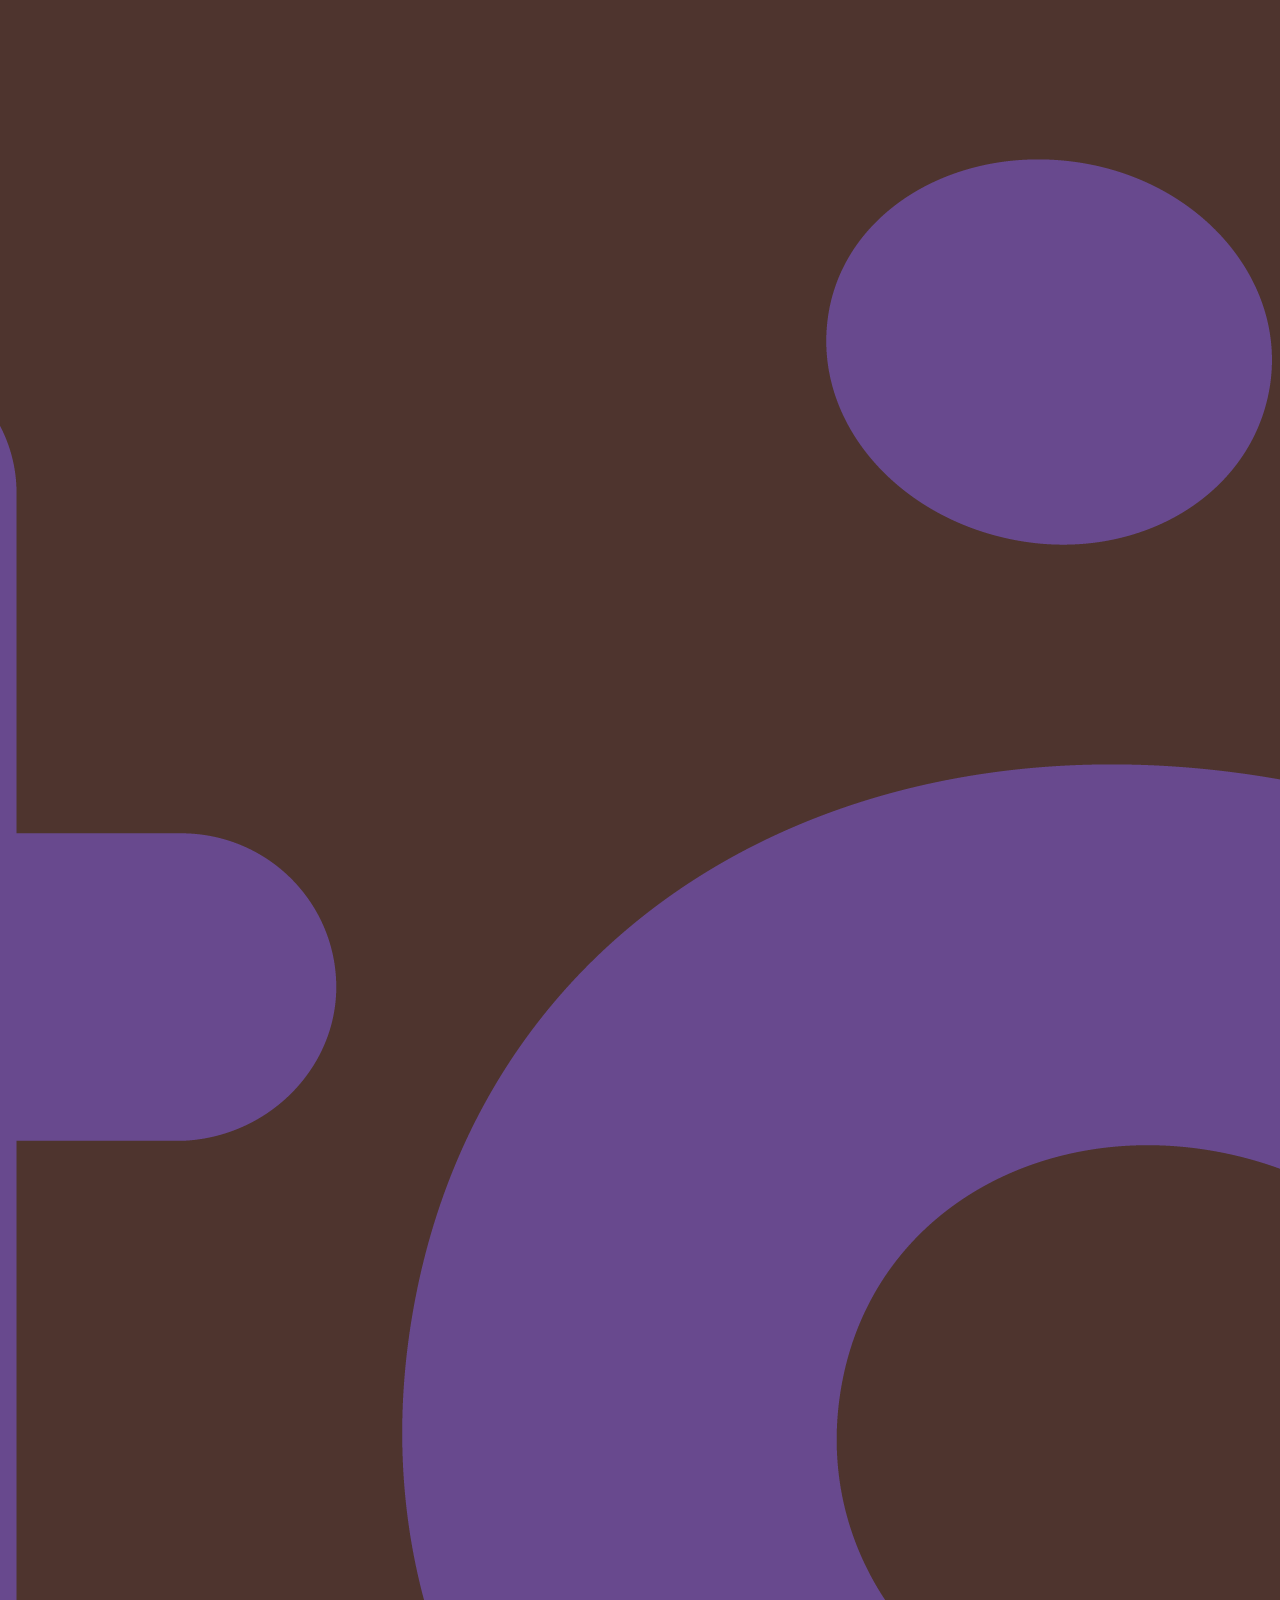
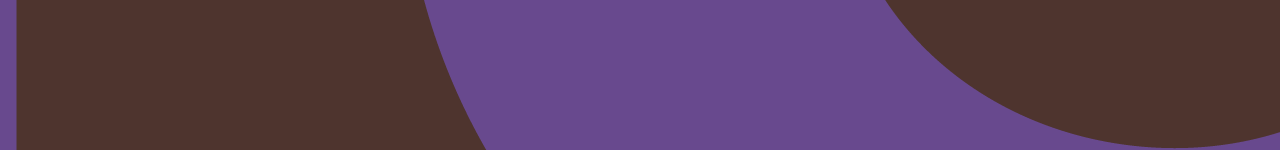
==== index.html @ 52090e7c "Update index.html" ====
<!DOCTYPE html>
<html lang="en">
<head>
    <meta charset="UTF-8">
    <meta name="viewport" content="width=device-width, initial-scale=1.0">
    <title>AmatörKreatörerna</title>
	<link rel="icon" type="image/png" href="AK_logga_square.png">
	<link rel="stylesheet" href="style.css?v=1.0">
</head>
    
<body>
    <header class="fixed-header">
	    <div class="header-inner new-header">
	        <a href="index.html">
	            <img src="AK_Full_logga_colour.png" alt="AmatörKreatörerna Header" class="header-banner">
	        </a>
	
	        <nav>
	            <a href="projekt.html" class="nav-link">Projekt</a>
	            <a href="calendar.html" class="nav-link">Kalender</a>
	        </nav>
	    </div>
	</header>

    <section class="welcome pop-section">
        <h2>En resa till hjärtat av teater!</h2>
        <p>Vi bjuder in er till att utforska ert intresse för att stå på scen, musicera, skriva manus, röstskådespela och mycket mera! Vår förening sammanför den passion och kreativitet som den vardagliga versionen av oss drömmer om att utforska. Var en del av vår produktion här hos AmatörKreatörerna. </p>
    </section>
    
        <section class="image-text pop-section">
          <div class="image-collage">
            <img src="DSC_0250_no_name.jpg" alt="Theatre Production Image 1">
          </div>

          <div class="text-content">
            <h2>Våra engagemang just nu</h2>
            <p>
              Vi hos AmatörKreatörerna tillsammans med våra medlemmar skapar och utforskar varandras intressen för att hitta vad som driver våran kreativitet. Här är en lista på de projekten vi håller på med just nu:
            </p>
            <ul>
              <li>Radioteater</li>
              <li>Julshow</li>
            </ul>
            <!-- New image below text -->
            <img src="20251018_133616.png" alt="Behind the scenes" class="extra-image slice">
          </div>
        </section>

    <!-- Grouped wrapper -->
    <section class="info-pair">
        <div class="contact pop-section">
          <h2>Kontakt</h2>
          <p>Frågor? Kan vara allt från vad du får som medlem till om just det du vill göra passar in hos oss, tveka inte att skriva!</p>
          <p>Vår e-mejl: <a href="mailto:amatorkreatorerna@gmail.com">amatorkreatorerna@gmail.com</a></p>
        </div>

        <div class="joinus pop-section">
          <h2>Bli medlem? Svara på vårt formulär!</h2>
          <a href="https://docs.google.com/forms/d/e/1FAIpQLScjvoqoz_k0aNpnfi_zk5K66e1dA-H9BI3pZkuDGu4-HYfdFQ/viewform" target="_blank">Tryck här!</a>
        </div>
     </section>

    <section class="social">
        <h2>Här finns vi!</h2>
        <a href="https://www.facebook.com/AmatorKreatorerna" target="_blank">Facebook</a> |
        <a href="https://www.instagram.com/amatorkreatorerna/" target="_blank">Instagram</a>
    </section>

    <footer>
        <p> 2025 AmatörKreatöerna</p>
    </footer>

    <script>
    window.addEventListener('scroll', () => {
      const header = document.querySelector('.fixed-header');
      if (window.scrollY > 50) {
        header.classList.add('shrink');
      } else {
        header.classList.remove('shrink');
      }
    });
    </script>

</body>
</html>
---- style.css ----
body {
            font-family: 'Georgia', serif;
            background-color: #F5F5DC; /* Beige - General background colour */
            color: #FFF; /* Dark brown */
            margin: 0;
            padding: 0;
        }

		.home-link {
  			text-decoration: none;   /* remove underline */
  			color: inherit;          /* same color as title text */
		}

		.home-link:hover {
  			opacity: 0.9;            /* subtle feedback on hover */
		}

        /* ================================= HEADER ================================= */

        .fixed-header {
  			position: fixed;
  			top: 0;
  			left: 0;
  			right: 0;                 /* ensures full-width alignment on all devices */
  			width: 100%;
  			background-color: #4E342E;
  			color: #FFF;
  			display: flex;
  			align-items: center;
  			justify-content: center;
  			gap: 20px;
  			flex-wrap: wrap;
  			padding: 10px 20px;
  			box-sizing: border-box;
  			transition: height 0.3s ease, padding 0.3s ease, background-color 0.3s ease;
  			z-index: 1000;
  			box-shadow: 0 2px 4px rgba(0, 0, 0, 0.2);
  			overflow-x: hidden;       /* prevents any micro horizontal scrollbars */
		}

        /* Inner wrapper keeps content centered and limited in width */
        .fixed-header .header-inner {
  			display: flex;
  			align-items: center;
  			justify-content: center;
  			gap: 20px;
  			width: 100%;
  			max-width: 1200px;
  			margin: 0 auto;
  			box-sizing: border-box;
  			padding: 0 10px;          /* ensures equal spacing on both sides */
		}

		/* Optional small spacing */
		.fixed-header .logo {
  		  max-height: 50px;
		  position: relative;
		  top: 2px; /* optional fine-tune */
		}

        .fixed-header nav {
          display: flex;
          gap: 16px;
		  position: relative;
  		  top: 3px; /* optional fine-tune */
        }

        .fixed-header .nav-link {
          color: #F5F5DC;
          text-decoration: none;
          font-size: 1.1em;
          font-weight: 500;
          transition: color 0.3s ease;
        }

        .fixed-header .nav-link:hover {
          color: #D7CCC8; /* lighter beige on hover */
        }

        .fixed-header h1 {
          font-size: 2em;        /* desktop size */
          margin: 0;
          white-space: normal;   /* allow wrapping instead of forcing in one line */
          text-align: center;
        }
        
        .fixed-header img.logo {
          max-height: 60px;   /* shrink for desktop */
          height: auto;
          width: auto;
        }
        
        .fixed-header.shrink {
          padding: 5px 0; /* Shrinks header height */
		  font-size: 0.9em;
	      height: 60px;
        }
        
        .fixed-header.shrink img.logo {
          opacity: 0;
          pointer-events: none;
          height: 0;
        }

        section {
            padding: 40px 20px;
        }
        
        section:first-of-type {
          padding-top: 120px; /* Adjust depending on header size */
        }

        /* ================================= INTRO ================================= */
        /* ===== PROJECTS                                             PROJECTS ===== */
        /* ================================= INTRO ================================= */

		.intro {
			margin-top: 50px; 
			text-align: center;
		}

		.intro h2 {
			color: #000;
		}

	    .project-page {
		  	display: flex;
		  	flex-direction: column;
		  	gap: 60px;
		  	padding-top: 50px;
		}

		/* Each section: collage + text in columns */
		.project-section {
  			display: grid;
  			grid-template-columns: 1fr 1fr;
  			gap: 40px;
  			align-items: center;
		}

		.project-images {
		  	position: relative;  
		  	width: 700px;   /* adjust to your liking */
		  	height: 450px;  /* adjust to your liking */
			margin-left: 10%; /* adjust until it looks perfect */
		}

		.project-images img {
			position: absolute;
		  	width: 100%;
		  	height: 100%;
		  	object-fit: cover;
		  	border-radius: 12px;
		  	box-shadow: 0 4px 12px rgba(0,0,0,0.25);
		  	transition: transform 0.3s ease, z-index 0.3s ease;
		  	cursor: pointer;
		}
		
		/* Left image slightly up and left */
		.project-images .img-left {
		  	top: -20px;
		  	left: -20px;
		  	z-index: 1;
		}
		
		/* Right image slightly down and right */
		.project-images .img-right {
		  	bottom: -20px;
		  	right: -20px;
		  	z-index: 2;
		}
		
		/* Hover effect for BOTH images */
		.project-images img:hover {
		  	transform: scale(1.06);
		  	z-index: 5;
		}

		.project-text {
		  	color: #000;
			margin-right: 10%;
		}

        /* ================================= WELCOME ================================= */
        /* =====                                                                 ===== */
        /* ================================= WELCOME ================================= */

        .welcome {
            background-color: #F5F5DC; /* Light beige */
            align-items: center; /* centers items horizontally */
            justify-content: center; /* vertical centering if you have fixed height */
            text-align: center;
            padding: 60px 20px;
        }

        .welcome h2 {
            font-size: 2.5em;
            margin-bottom: 20px;
            color: #000;
        }

        .welcome p {
            display: flex;
            flex-direction: column;
            align-items: center;
            text-align: center;
            margin-top: 10px;
            max-width: 1000px;
            font-size: 1.2em;
            line-height: 1.6;
            margin-left: auto;
            margin-right: auto;
            color: #000;
        }

        /* ================================= IMAGE TEXT ================================= */
        /* =====                                                                    ===== */
        /* ================================= IMAGE TEXT ================================= */

        .image-text {
          display: grid;
          align-items: end;
          gap: 40px;
          background-color: #F5F5DC;
          padding: 50px;
          color: #000;
          grid-template-columns: 1fr 1fr; /* left and right halves */
          margin: 60px 0;
        }
     
        .image-collage {
          display: grid;
          grid-template-columns: repeat(2, 1fr);
          grid-gap: 10px;
        }

        .image-collage img {
          width: 100%;
          border-radius: 8px;
          object-fit: cover;
        }

        .image-collage img:last-child {
          grid-column: span 2;
        }

/* Text + extra image on the right */
        .text-content {
          display: flex;
          flex-direction: column;
          gap: 16px;
        }

        .text-content .extra-image {
          width: 100%;
          border-radius: 8px;
          margin-top: 10px;
          object-fit: cover;
        }
        
        .slice {
          width: 100%;
          height: 300px;         /* controls how tall the visible slice is */
          object-fit: cover;     /* zooms & crops to fill the box */
          object-position: center mid; /* choose which part to show (e.g., top, bottom, 20% 80%) */
          border-radius: 8px;
        }

        /* Use a shared gutter for dots */
        :root {
          --bullet-gutter: 1.5rem; /* tweak to taste */
        }
        
        /* Parent lays out children side-by-side on desktop */
        .info-pair {
          display: flex;
          gap: 24px;
          align-items: stretch;
          margin: 40px 0;
        }

        /* Each child takes equal width, with a nice card look */
        .info-pair > * {
          flex: 1 1 0;
          padding: 28px;
          border-radius: 14px;
          box-shadow: 0 4px 18px rgba(0,0,0,0.08);
        }

        /* Keep your brown/beige palette */
        .contact {
          background: #4E342E;     /* Lila 7678 C */
          color: #FFF;          /* Grå vit */
        }
        
        .joinus {
          background: #4E342E;     /* Lila 7678 C */
          color: #FFF;          /* Grå vit */
          text-align: center;
          align-items: center;
        }

        /* Optional: unified heading style inside pair */
        .info-pair h2 {
          margin-top: 0;
          text-align: center;
          color: #FFF;
        }

        /* Simple button style */
        .btn {
          display: inline-block;
          padding: 10px 16px;
          border-radius: 999px;
          background: #4E342E; /* light brown */
          color: #FFF;
          text-decoration: none;
        }

        /* ========================================================================= */
        /* ===== CALENDAR                                             CALENDAR ===== */
        /* ========================================================================= */

		/* === CALENDAR PAGE === */
		.calendar-page {
		  padding: 120px 5% 60px;
		  text-align: center;
		}
		
		.calendar-container {
		  margin-top: 120px;
		  text-align: center;
		  color: #000;
		}
		
		.calendar-container h2 {
		  color: #000;
		}
		
		/* === NAVIGATION === */
		.calendar-nav {
		  display: flex;
		  justify-content: center;
		  align-items: center;
		  gap: 20px;
		  margin-bottom: 20px;
		  color: #000;
		}
		
		.calendar-nav h3 {
		  color: #000;
		}
		
		.calendar-nav button {
		  background-color: #4E342E;
		  color: white;
		  border: none;
		  border-radius: 6px;
		  padding: 8px 14px;
		  cursor: pointer;
		}
		
		.calendar-nav button:hover {
		  background-color: #8D6E63;
		}
		
		/* === CALENDAR GRID === */
		#calendar {
		  display: grid;
		  grid-template-columns: repeat(7, minmax(0, 1fr));
		  gap: 4px;
		  width: 100%;
		  max-width: 700px;
		  margin: 0 auto;
		  padding: 10px;
		  box-sizing: border-box;
		}
		
		/* === DAY CELLS === */
		.day {
		  aspect-ratio: 1 / 1; /* ensures perfect squares */
		  background: #4E342E;
		  border-radius: 10px;
		  padding: 4px;
		  display: flex;
		  align-items: center;
		  flex-direction: column;
		  justify-content: center;
		  box-shadow: 0 1px 2px rgba(0, 0, 0, 0.2);
		  box-sizing: border-box;
		  transition: transform 0.2s ease;
		  cursor: pointer;
		  text-align: center;
		}
		
		.day:hover {
		  background-color: #8D6E63;
		  transform: scale(1.03);
		}
		
		.day .date {
		  font-weight: bold;
		  color: #F5F5DC;
		  font-size: 0.9rem;
		  margin-bottom: 2px;
		}

		.weekday-header {
		  display: grid;
		  grid-template-columns: repeat(7, minmax(0, 1fr));
		  gap: 4px; 
		  text-align: center;
		  font-weight: bold;
		  color: #29160C;
		  margin: 0 auto 6px auto;
		  max-width: 700px;
		  width: 100%;
		  padding: 10px;
		  font-size: 0.85rem;
		  box-sizing: border-box;
		}
		
		.weekday-header div {
		  padding: 4px 0;
		  background-color: #F5F5DC; /* soft beige tone */
		  border-radius: 6px;
		  box-shadow: 0 1px 2px rgba(0, 0, 0, 0.1);
		}
		
		/* === EVENT DOTS === */
		.dots {
		  display: grid;
		  grid-template-columns: repeat(auto-fit, minmax(0, 1fr));
		  column-gap: 3px;
		  row-gap: 2px;
		  justify-items: center;
		  align-items: center;
		  justify-content: center; /* centers the grid itself */
		  align-content: center;
		  margin: 4px auto 0 auto;
		  width: 100%;
		  max-width: 40px; /* keeps it visually centered even in wide day boxes */
		  grid-auto-flow: dense;
		}
		
		.dot {
		  width: 16px;
		  height: 16px;
		  border-radius: 50%;
		  box-shadow:
		    0 0 3px rgba(0, 0, 0, 0.4),      /* subtle dark shadow */
		    0 0 3px currentColor;            /* glow in the dot’s color */
		  color: inherit; /* ensures currentColor matches the background color */
		}
		
		/* === SPECIAL STATES === */
		.past-day {
		  opacity: 0.85;
		  filter: grayscale(20%);
		}
		
		.today {
		  border: 4px solid #C8358C;
		  border-radius: 8px;
		  box-shadow: 0 0 6px rgba(139, 94, 60, 0.4);
		  transform: scale(1.02);
		  transition: all 0.2s ease;
		}
		
		.today:hover {
		  transform: scale(1.05);
		  box-shadow: 0 0 10px rgba(139, 94, 60, 0.6);
		}
		
		/* === POPUP === */
		#eventPopup {
		  position: fixed;
		  inset: 0;
		  background: rgba(0, 0, 0, 0.5);
		  display: flex;
		  justify-content: center;
		  align-items: center;
		  z-index: 1000;
		}
		
		.popup {
		  position: fixed;
		  top: 0;
		  left: 0;
		  right: 0;
		  bottom: 0;
		  background-color: rgba(0, 0, 0, 0.5);
		  display: flex;
		  justify-content: center;
		  align-items: center;
		  opacity: 0;
		  pointer-events: none;
		  transition: opacity 0.2s ease;
		}
		
		.hidden {
		  display: none;
		}
		
		.popup-content {
		  background: #fff8ef; /* your beige tone */
		  border-radius: 12px;
		  padding: 20px;
		  max-width: 45vw;        /* never wider than viewport */
		  max-height: 80vh;       /* prevent going off-screen vertically */
		  overflow-y: auto;       /* scroll if content too tall */
		  word-wrap: break-word;  /* break long words if needed */
		  white-space: normal;    /* ensure text wraps */
		  box-shadow: 0 4px 20px rgba(0,0,0,0.3);
		}
		
		.popup-content h3 {
		  color: #000;
		}
		
		.popup-content ul {
		  color: #000;
		}
		
		.popup:not(.hidden) {
		  opacity: 1;
		  pointer-events: all;
		}
		
		#closePopup {
		  position: absolute;
		  top: 10px;
		  right: 14px;
		  cursor: pointer;
		  font-size: 22px;
		}

		/* List inside popup */
		#eventList li {
		  margin-bottom: 1rem;
		  padding: 0.5rem 0;
		  border-bottom: 1px solid rgba(0,0,0,0.1);
		  line-height: 1.4;
		  color: #333;
		}
		
		/* Optional: make emoji lines align neatly */
		#eventList li strong {
		  display: block;
		  margin-bottom: 4px;
		}

        /* ================================= SOCIAL ================================= */

        .social {
            text-align: center;
            align-items: center;
            color: #000;
        }

        /* ================================= FOOTER ================================= */

        footer {
            background-color: #4E342E; /*  */
            color: #FFF;
            text-align: center;
            padding: 20px;
            font-size: 0.9em;
        }

        /* ================================= PHONE ACCESSIBILITY ================================= */

        @media (max-width: 768px) {
		  /* HEADER */
		  .fixed-header {
		    flex-direction: column;
		  }
		
		  .fixed-header .header-inner {
		    flex-direction: column;
		    gap: 8px;
		    width: 100%;
		  }
		
		  .fixed-header img.logo {
		    max-height: 40px;
		  }
		
		  .fixed-header h1 {
		    font-size: 1.4em;
		    line-height: 1.2;
		  }
		
		  .welcome {
		    margin-top: 100px;
		  }
		
		  /* IMAGE-TEXT layout */
		  .image-text {
		    display: flex;
		    flex-direction: column;
		    gap: 5px;
		    align-items: center;
		  }
		
		  .image-text .text-content {
		    max-width: 100%;
		    order: 2;
		    text-align: center;
		    display: flex;
		    flex-direction: column;
		    gap: 5px;
		  }
		
		  .text-content .extra-image {
		    order: 3;
		    width: 100%;
		    height: auto;
		    margin-top: 16px;
		  }
		
		  .info-pair {
		    flex-direction: column;
		  }
		
		  .intro {
		    margin-top: 50px;
		  }
		
		  .project-section {
		    grid-template-columns: 1fr;
		  }

		  .project-images {
		    width: 90%;
		    height: 180px;
		    margin: 0 auto;
		  }
		
		  .project-images .img-left,
		  .project-images .img-right {
		    top: 0;
		    left: 0;
		    bottom: 0;
		    right: 0;
		  }
		
		  .project-images img {
		    position: absolute;
		    width: 95%;            /* smaller images on small screens */
		    height: 95%;
		  }
		
		  /* Keep the overlap but subtler */
		  .project-images .img-left {
		    transform: translate(-4%, -4%);
		  }
		
		  .project-images .img-right {
		    transform: translate(4%, 4%);
		  }
		
		  /* Hover still enlarges */
		  .project-images img:hover {
		    transform: scale(1.06);
			z-index: 5;
  			box-shadow: 0 8px 20px rgba(0,0,0,0.35);
		  }
		
		  /* CALENDAR SECTION */
		  #calendar {
		    max-width: 95vw; /* fits phone screen */
		    gap: 3px;
		    padding: 5px;
		  }

		  .calendar-container {
		    margin-top: 170px;
		  }
		
		  .day {
		    aspect-ratio: 1 / 1;
		    padding: 3px;
		  }
		
		  .day .date {
		    font-size: 0.7rem;
		  }

		  .weekday-header {
		    gap: 3px; /* match mobile calendar gap */
		    font-size: 0.7rem;
		    max-width:  95vw;
			padding: 5px;
		  }
		
		  .weekday-header div {
		    padding: 2px 0;
		  }
			
		  .dots {
		    grid-template-columns: repeat(auto-fit, minmax(0, 1fr));
		    gap: 2px;
		  }
		
		  .dot {
		    width: 12px;
		    height: 12px;
		  }

		  .popup-content {
		    max-width: 70vw;        /* never wider than viewport */
			max-height: 80vh;
		  }
		}
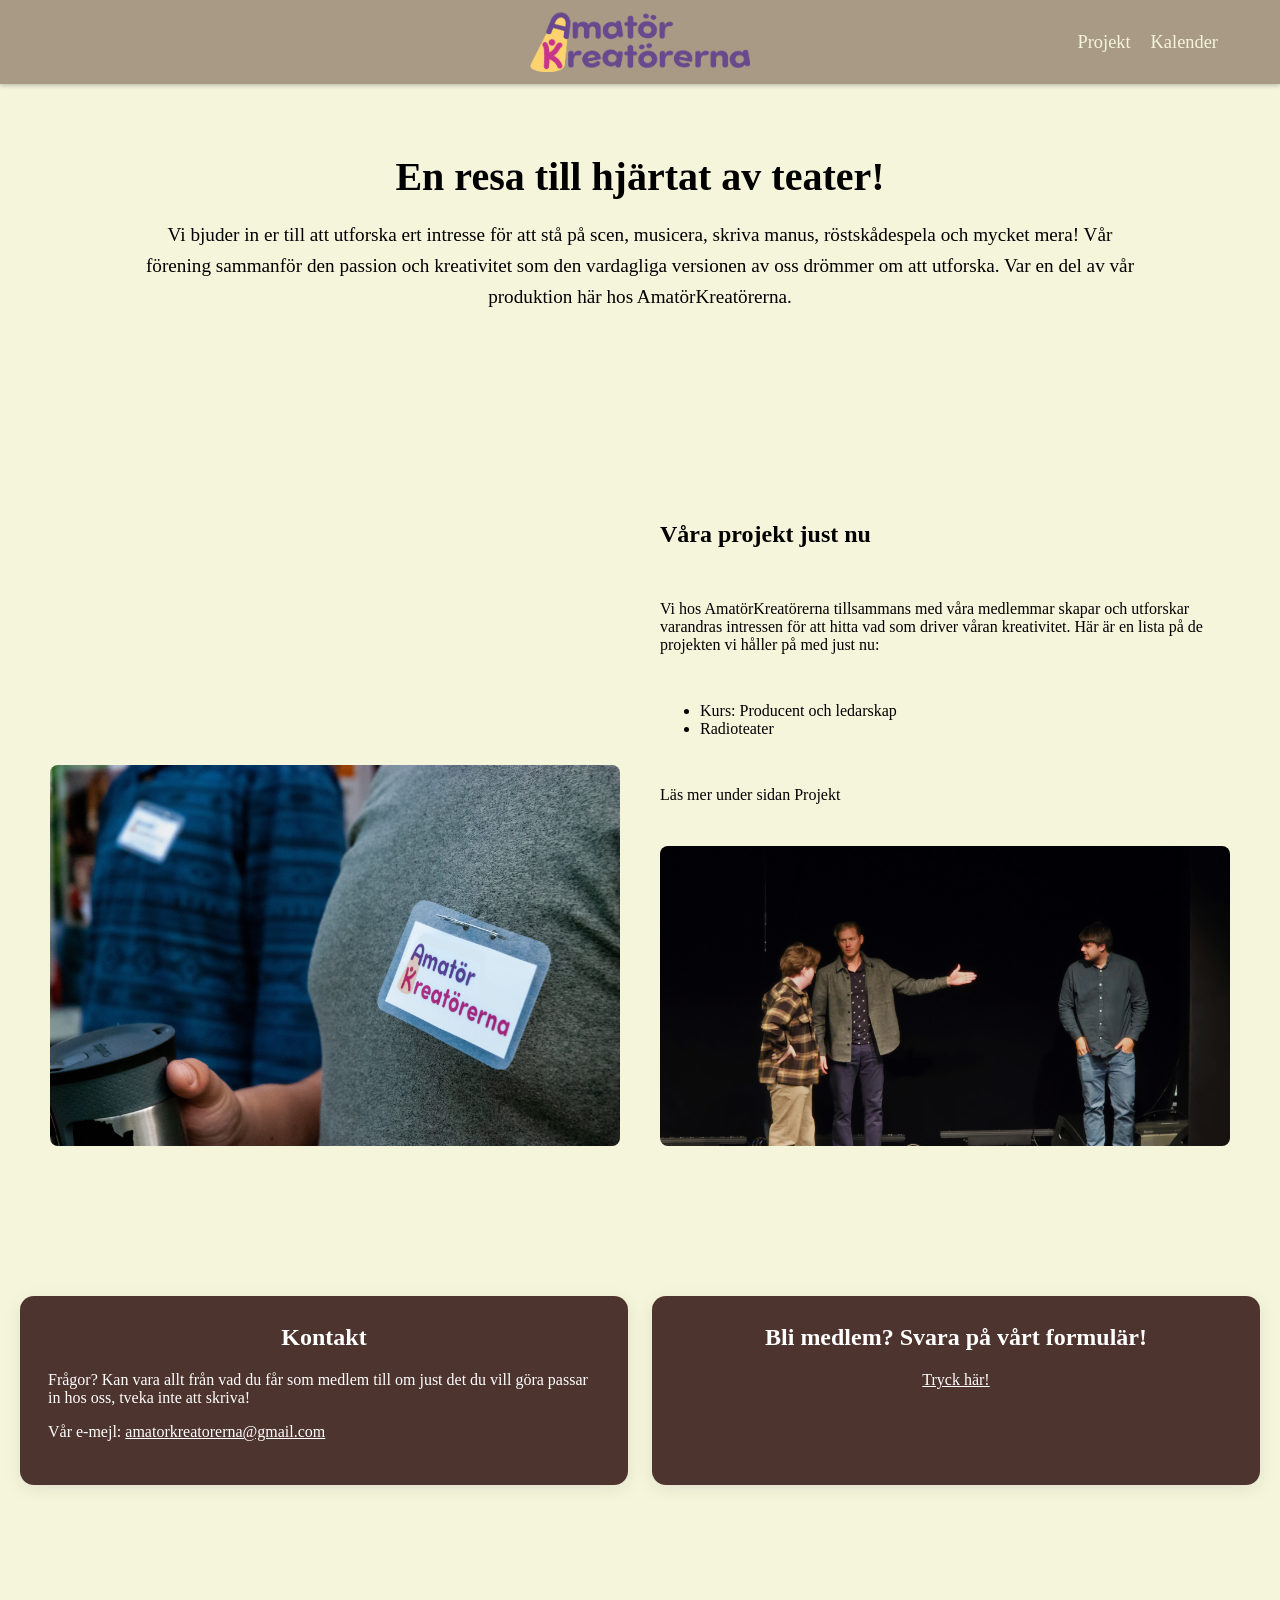
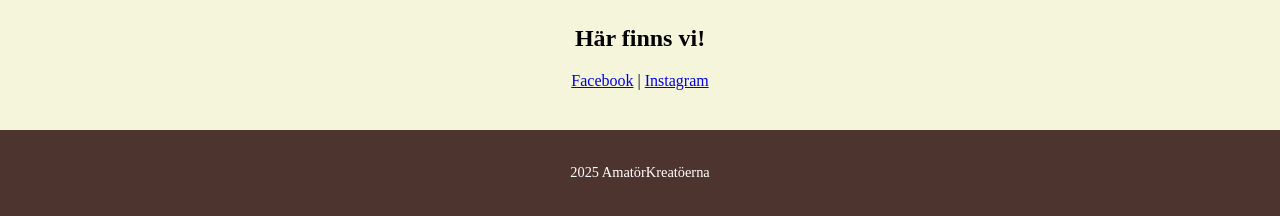
==== commit 05231304: "Update index.html" ====
--- a/index.html
+++ b/index.html
@@ -33,14 +33,15 @@
           </div>
 
           <div class="text-content">
-            <h2>Våra engagemang just nu</h2>
+            <h2>Våra projekt just nu</h2>
             <p>
               Vi hos AmatörKreatörerna tillsammans med våra medlemmar skapar och utforskar varandras intressen för att hitta vad som driver våran kreativitet. Här är en lista på de projekten vi håller på med just nu:
             </p>
             <ul>
+			  <li>Kurs: Producent och ledarskap</li>
               <li>Radioteater</li>
-              <li>Julshow</li>
             </ul>
+			<p>Läs mer under sidan Projekt</p>
             <!-- New image below text -->
             <img src="20251018_133616.png" alt="Behind the scenes" class="extra-image slice">
           </div>
@@ -159,3 +160,4 @@
 
 
 
+
--- a/style.css
+++ b/style.css
@@ -18,90 +18,97 @@
 
         /* ================================= HEADER ================================= */
 
-        .fixed-header {
-  			position: fixed;
-  			top: 0;
-  			left: 0;
-  			right: 0;                 /* ensures full-width alignment on all devices */
-  			width: 100%;
-  			background-color: #4E342E;
-  			color: #FFF;
-  			display: flex;
-  			align-items: center;
-  			justify-content: center;
-  			gap: 20px;
-  			flex-wrap: wrap;
-  			padding: 10px 20px;
-  			box-sizing: border-box;
-  			transition: height 0.3s ease, padding 0.3s ease, background-color 0.3s ease;
-  			z-index: 1000;
-  			box-shadow: 0 2px 4px rgba(0, 0, 0, 0.2);
-  			overflow-x: hidden;       /* prevents any micro horizontal scrollbars */
-		}
-
-        /* Inner wrapper keeps content centered and limited in width */
-        .fixed-header .header-inner {
-  			display: flex;
-  			align-items: center;
-  			justify-content: center;
-  			gap: 20px;
-  			width: 100%;
-  			max-width: 1200px;
-  			margin: 0 auto;
-  			box-sizing: border-box;
-  			padding: 0 10px;          /* ensures equal spacing on both sides */
-		}
-
-		/* Optional small spacing */
-		.fixed-header .logo {
-  		  max-height: 50px;
-		  position: relative;
-		  top: 2px; /* optional fine-tune */
-		}
-
-        .fixed-header nav {
-          display: flex;
-          gap: 16px;
-		  position: relative;
-  		  top: 3px; /* optional fine-tune */
-        }
-
-        .fixed-header .nav-link {
-          color: #F5F5DC;
-          text-decoration: none;
-          font-size: 1.1em;
-          font-weight: 500;
-          transition: color 0.3s ease;
-        }
-
-        .fixed-header .nav-link:hover {
-          color: #D7CCC8; /* lighter beige on hover */
-        }
-
-        .fixed-header h1 {
-          font-size: 2em;        /* desktop size */
-          margin: 0;
-          white-space: normal;   /* allow wrapping instead of forcing in one line */
-          text-align: center;
-        }
-        
-        .fixed-header img.logo {
-          max-height: 60px;   /* shrink for desktop */
-          height: auto;
-          width: auto;
-        }
-        
-        .fixed-header.shrink {
-          padding: 5px 0; /* Shrinks header height */
-		  font-size: 0.9em;
-	      height: 60px;
-        }
-        
-        .fixed-header.shrink img.logo {
-          opacity: 0;
-          pointer-events: none;
-          height: 0;
-        }
+        /* Fixed Header Base */
+		.fixed-header {
+		    position: fixed;
+		    top: 0;
+		    left: 0;
+		    right: 0;
+		    width: 100%;
+		    background-color: #a99a86;
+		    color: #FFF;
+		    display: flex;
+		    justify-content: center;
+		    padding: 12px 20px;
+		    box-sizing: border-box;
+		    transition: padding 0.3s ease, background-color 0.3s ease;
+		    z-index: 1000;
+		    box-shadow: 0 2px 4px rgba(0, 0, 0, 0.2);
+		    overflow: visible;
+		}
+		
+		/* Wrapper */
+		.fixed-header .header-inner {
+		    display: flex;
+		    align-items: center;
+		    justify-content: center;
+			position: relative;
+		    width: 100%;
+		    max-width: 1200px;
+		    margin: 0 auto;
+		    box-sizing: border-box;
+		}
+		
+		/* Banner Image (replaces logo + title) */
+		 .header-banner {
+			height: 60px;
+			width: auto;
+			display: block;
+			margin: 0 auto;
+			transition: height 0.3s ease;
+		 }
+
+		.header-inner nav {
+		    position: absolute;
+		    right: 20px;
+		    top: 50%;
+		    transform: translateY(-50%); /* vertically centered */
+		    display: flex;
+		    gap: 18px;
+		}
+		
+		/* Banner should stay clickable */
+		.header-inner a {
+		    display: flex;
+		    align-items: center;
+		}
+		
+		/* Nav stays same */
+		.fixed-header nav {
+		    display: flex;
+		    gap: 16px;
+		    align-items: center;
+		}
+		
+		.fixed-header .nav-link {
+		    color: #F5F5DC;
+		    text-decoration: none;
+		    font-size: 1.15em;
+		    font-weight: 500;
+			padding: 4px 2px;
+		    transition: color 0.3s ease;
+		}
+		
+		.fixed-header .nav-link:hover {
+		    opacity: 0.8;
+		}
+		
+		/* Remove old logo/title completely */
+		.fixed-header img.logo,
+		.fixed-header h1 {
+		    display: none !important;
+		}
+		
+		/* Shrink behavior */
+		.fixed-header.shrink {
+		    padding: 6px 20px;
+		    height: 60px;
+		}
+		
+		.fixed-header.shrink .header-banner {
+		    height: 40px;    /* small banner on scroll */
+		    transition: height 0.2s ease;
+		}
 
         section {
             padding: 40px 20px;
@@ -293,12 +300,20 @@
           background: #4E342E;     /* Lila 7678 C */
           color: #FFF;          /* Grå vit */
         }
+
+        .contact a {
+          color: #FFF;          /* Grå vit */
+        }
         
         .joinus {
           background: #4E342E;     /* Lila 7678 C */
           color: #FFF;          /* Grå vit */
           text-align: center;
           align-items: center;
+        }
+
+		.joinus a {
+          color: #FFF;          /* Grå vit */
         }
 
         /* Optional: unified heading style inside pair */
@@ -573,45 +588,75 @@
 
         @media (max-width: 768px) {
 		  /* HEADER */
-		  .fixed-header {
-		    flex-direction: column;
-		  }
-		
-		  .fixed-header .header-inner {
-		    flex-direction: column;
-		    gap: 8px;
-		    width: 100%;
-		  }
-		
-		  .fixed-header img.logo {
-		    max-height: 40px;
-		  }
-		
-		  .fixed-header h1 {
-		    font-size: 1.4em;
-		    line-height: 1.2;
-		  }
-		
-		  .welcome {
+	    .fixed-header {
+	        padding: 14px 16px;
+	    }
+	
+	    .fixed-header .header-inner {
+	        flex-direction: column;
+	        align-items: center;
+	        width: 100%;
+	        gap: 5px;
+	    }
+
+		.header-inner nav {
+	        position: static;
+	        transform: none;
+	        margin-top: 6px;
+	        justify-content: center;
+    	}
+
+		.header-banner {
+        	height: 48px;
+    	}
+	
+	    /* New header image */
+	    .header-image {
+	        width: 80%;          /* Shrinks nicely on mobile */
+	        max-width: 300px;
+	        height: auto;
+	    }
+	
+	    nav {
+	        display: flex;
+	        gap: 20px;
+	        justify-content: center;
+	        width: 100%;
+	    }
+
+	    .nav-link {
+	        font-size: 1.05em;
+	        padding: 6px 4px;
+	    }
+
+	    .fixed-header.shrink {
+	        padding: 8px 16px;
+	    }
+
+	    .fixed-header.shrink .header-banner {
+	        height: 18px;
+	    }
+		
+		.welcome {
 		    margin-top: 100px;
-		  }
+		}
 		
 		  /* IMAGE-TEXT layout */
-		  .image-text {
+		.image-text {
 		    display: flex;
 		    flex-direction: column;
 		    gap: 5px;
 		    align-items: center;
-		  }
-		
-		  .image-text .text-content {
+		}
+		
+		.image-text .text-content {
 		    max-width: 100%;
 		    order: 2;
 		    text-align: center;
 		    display: flex;
 		    flex-direction: column;
 		    gap: 5px;
-		  }
+		}
 		
 		  .text-content .extra-image {
 		    order: 3;
@@ -633,7 +678,7 @@
 		  }
 
 		  .project-images {
-		    width: 90%;
+		    width: 80%;
 		    height: 180px;
 		    margin: 0 auto;
 		  }
@@ -661,13 +706,6 @@
 		    transform: translate(4%, 4%);
 		  }
 		
-		  /* Hover still enlarges */
-		  .project-images img:hover {
-		    transform: scale(1.06);
-			z-index: 5;
-  			box-shadow: 0 8px 20px rgba(0,0,0,0.35);
-		  }
-		
 		  /* CALENDAR SECTION */
 		  #calendar {
 		    max-width: 95vw; /* fits phone screen */
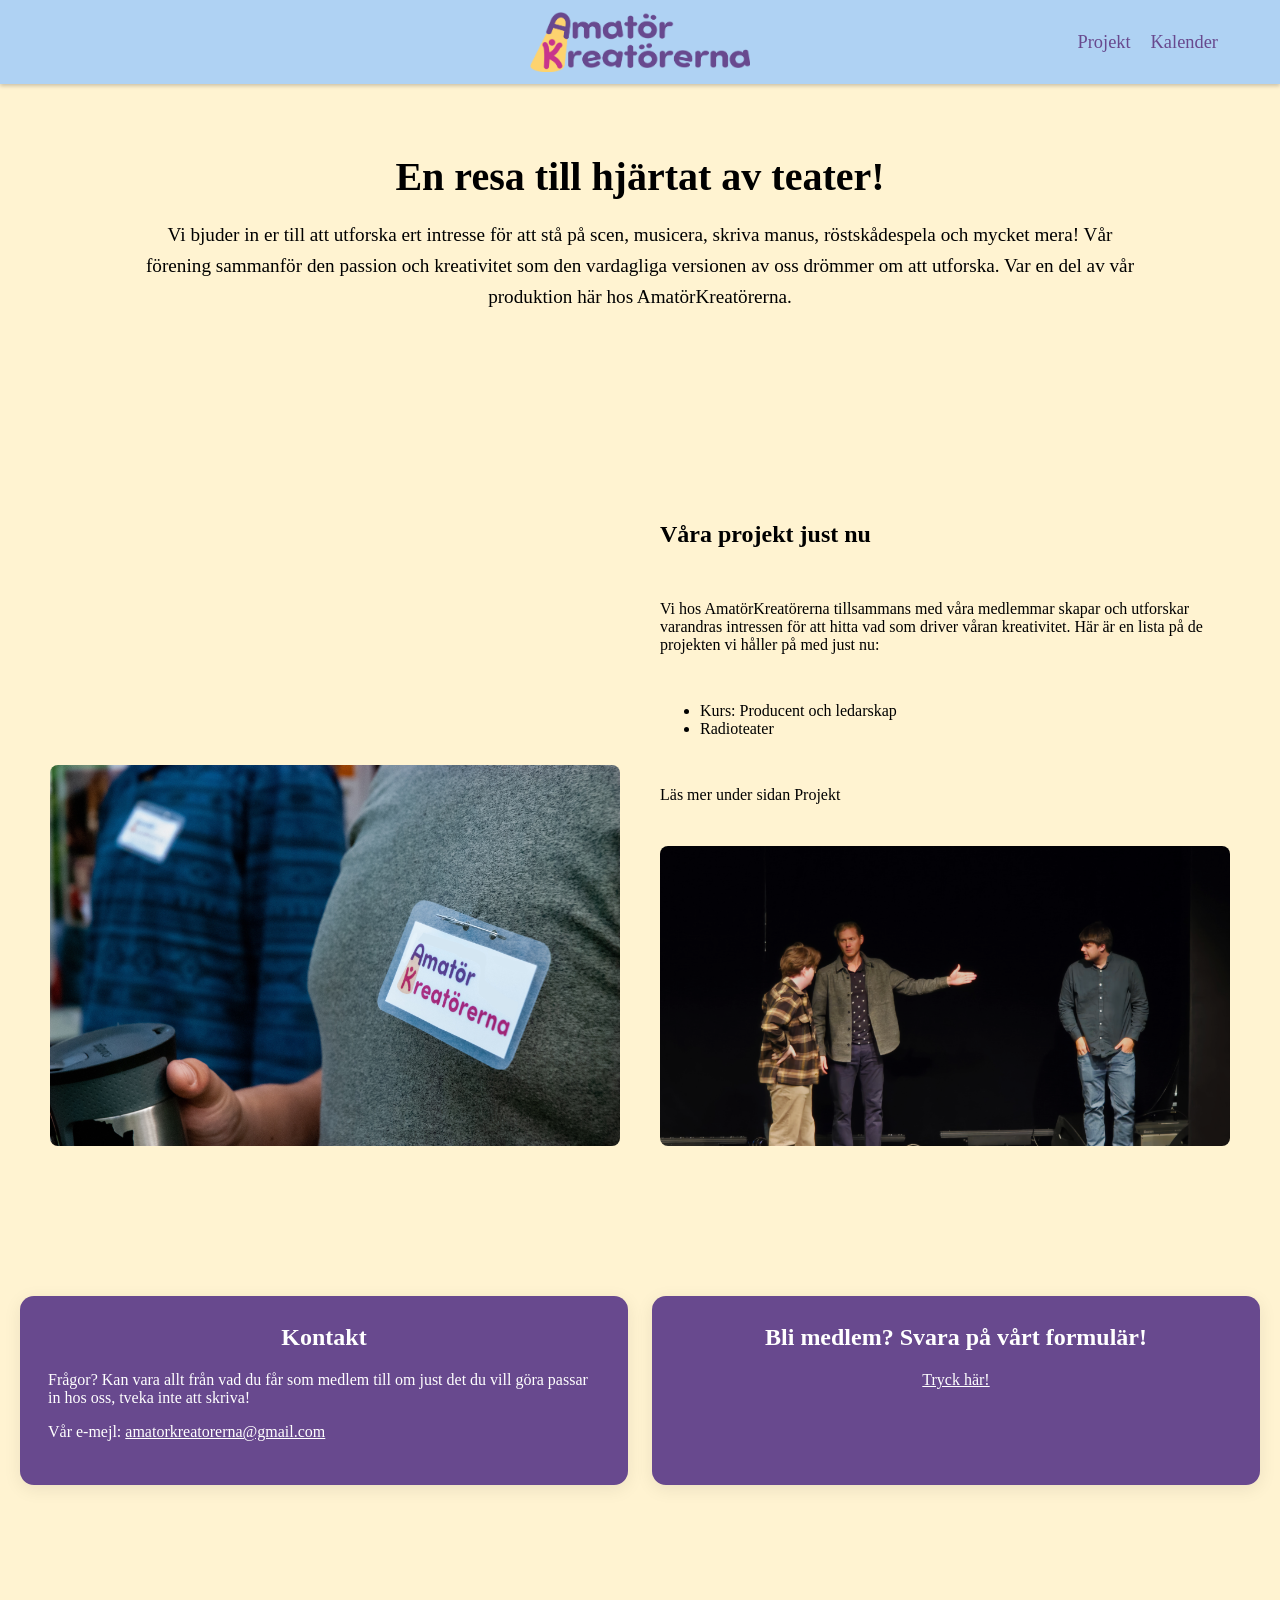
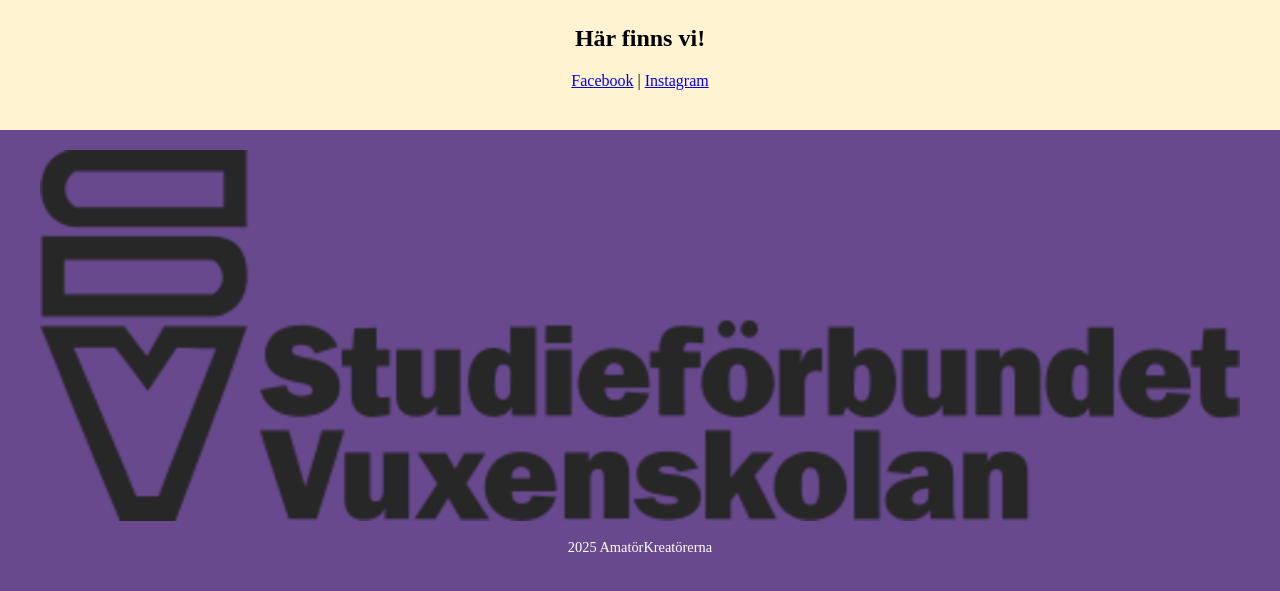
==== commit 5c4538c1: "SV logga (footer)" ====
--- a/index.html
+++ b/index.html
@@ -67,9 +67,10 @@
         <a href="https://www.instagram.com/amatorkreatorerna/" target="_blank">Instagram</a>
     </section>
 
-    <footer>
-        <p> 2025 AmatörKreatöerna</p>
-    </footer>
+    <footer class="site-footer">
+	    <img src="sv_logo_black.png" alt="Footer Logo" class="footer-logo">
+	    <p>2025 AmatörKreatörerna</p>
+	</footer>
 
     <script>
     window.addEventListener('scroll', () => {
@@ -161,3 +162,4 @@
 
 
 
+
--- a/style.css
+++ b/style.css
@@ -1,8 +1,8 @@
 
         body {
             font-family: 'Georgia', serif;
-            background-color: #F5F5DC; /* Beige - General background colour */
-            color: #FFF; /* Dark brown */
+            background-color: #FFF3D1; /* General background colour */
+            color: #000; /* Black */
             margin: 0;
             padding: 0;
         }
@@ -25,7 +25,7 @@
 		    left: 0;
 		    right: 0;
 		    width: 100%;
-		    background-color: #a99a86;
+		    background-color: #AFD2F3;
 		    color: #FFF;
 		    display: flex;
 		    justify-content: center;
@@ -81,7 +81,7 @@
 		}
 		
 		.fixed-header .nav-link {
-		    color: #F5F5DC;
+		    color: #68498E;
 		    text-decoration: none;
 		    font-size: 1.15em;
 		    font-weight: 500;
@@ -194,7 +194,7 @@
         /* ================================= WELCOME ================================= */
 
         .welcome {
-            background-color: #F5F5DC; /* Light beige */
+            background-color: #FFF3D1; /* Light beige */
             align-items: center; /* centers items horizontally */
             justify-content: center; /* vertical centering if you have fixed height */
             text-align: center;
@@ -229,7 +229,7 @@
           display: grid;
           align-items: end;
           gap: 40px;
-          background-color: #F5F5DC;
+          background-color: #FFF3D1;
           padding: 50px;
           color: #000;
           grid-template-columns: 1fr 1fr; /* left and right halves */
@@ -297,7 +297,7 @@
 
         /* Keep your brown/beige palette */
         .contact {
-          background: #4E342E;     /* Lila 7678 C */
+          background: #68498E;     /* Lila 7678 C */
           color: #FFF;          /* Grå vit */
         }
 
@@ -306,7 +306,7 @@
         }
         
         .joinus {
-          background: #4E342E;     /* Lila 7678 C */
+          background: #68498E;     /* Lila 7678 C */
           color: #FFF;          /* Grå vit */
           text-align: center;
           align-items: center;
@@ -328,7 +328,7 @@
           display: inline-block;
           padding: 10px 16px;
           border-radius: 999px;
-          background: #4E342E; /* light brown */
+          background: #68498E; /* light brown */
           color: #FFF;
           text-decoration: none;
         }
@@ -368,7 +368,7 @@
 		}
 		
 		.calendar-nav button {
-		  background-color: #4E342E;
+		  background-color: #68498E;
 		  color: white;
 		  border: none;
 		  border-radius: 6px;
@@ -395,7 +395,7 @@
 		/* === DAY CELLS === */
 		.day {
 		  aspect-ratio: 1 / 1; /* ensures perfect squares */
-		  background: #4E342E;
+		  background: #68498E;
 		  border-radius: 10px;
 		  padding: 4px;
 		  display: flex;
@@ -416,7 +416,7 @@
 		
 		.day .date {
 		  font-weight: bold;
-		  color: #F5F5DC;
+		  color: #FFF3D1;
 		  font-size: 0.9rem;
 		  margin-bottom: 2px;
 		}
@@ -438,7 +438,7 @@
 		
 		.weekday-header div {
 		  padding: 4px 0;
-		  background-color: #F5F5DC; /* soft beige tone */
+		  background-color: #FFF3D1; /* soft beige tone */
 		  border-radius: 6px;
 		  box-shadow: 0 1px 2px rgba(0, 0, 0, 0.1);
 		}
@@ -577,7 +577,7 @@
         /* ================================= FOOTER ================================= */
 
         footer {
-            background-color: #4E342E; /*  */
+            background-color: #68498E; /*  */
             color: #FFF;
             text-align: center;
             padding: 20px;
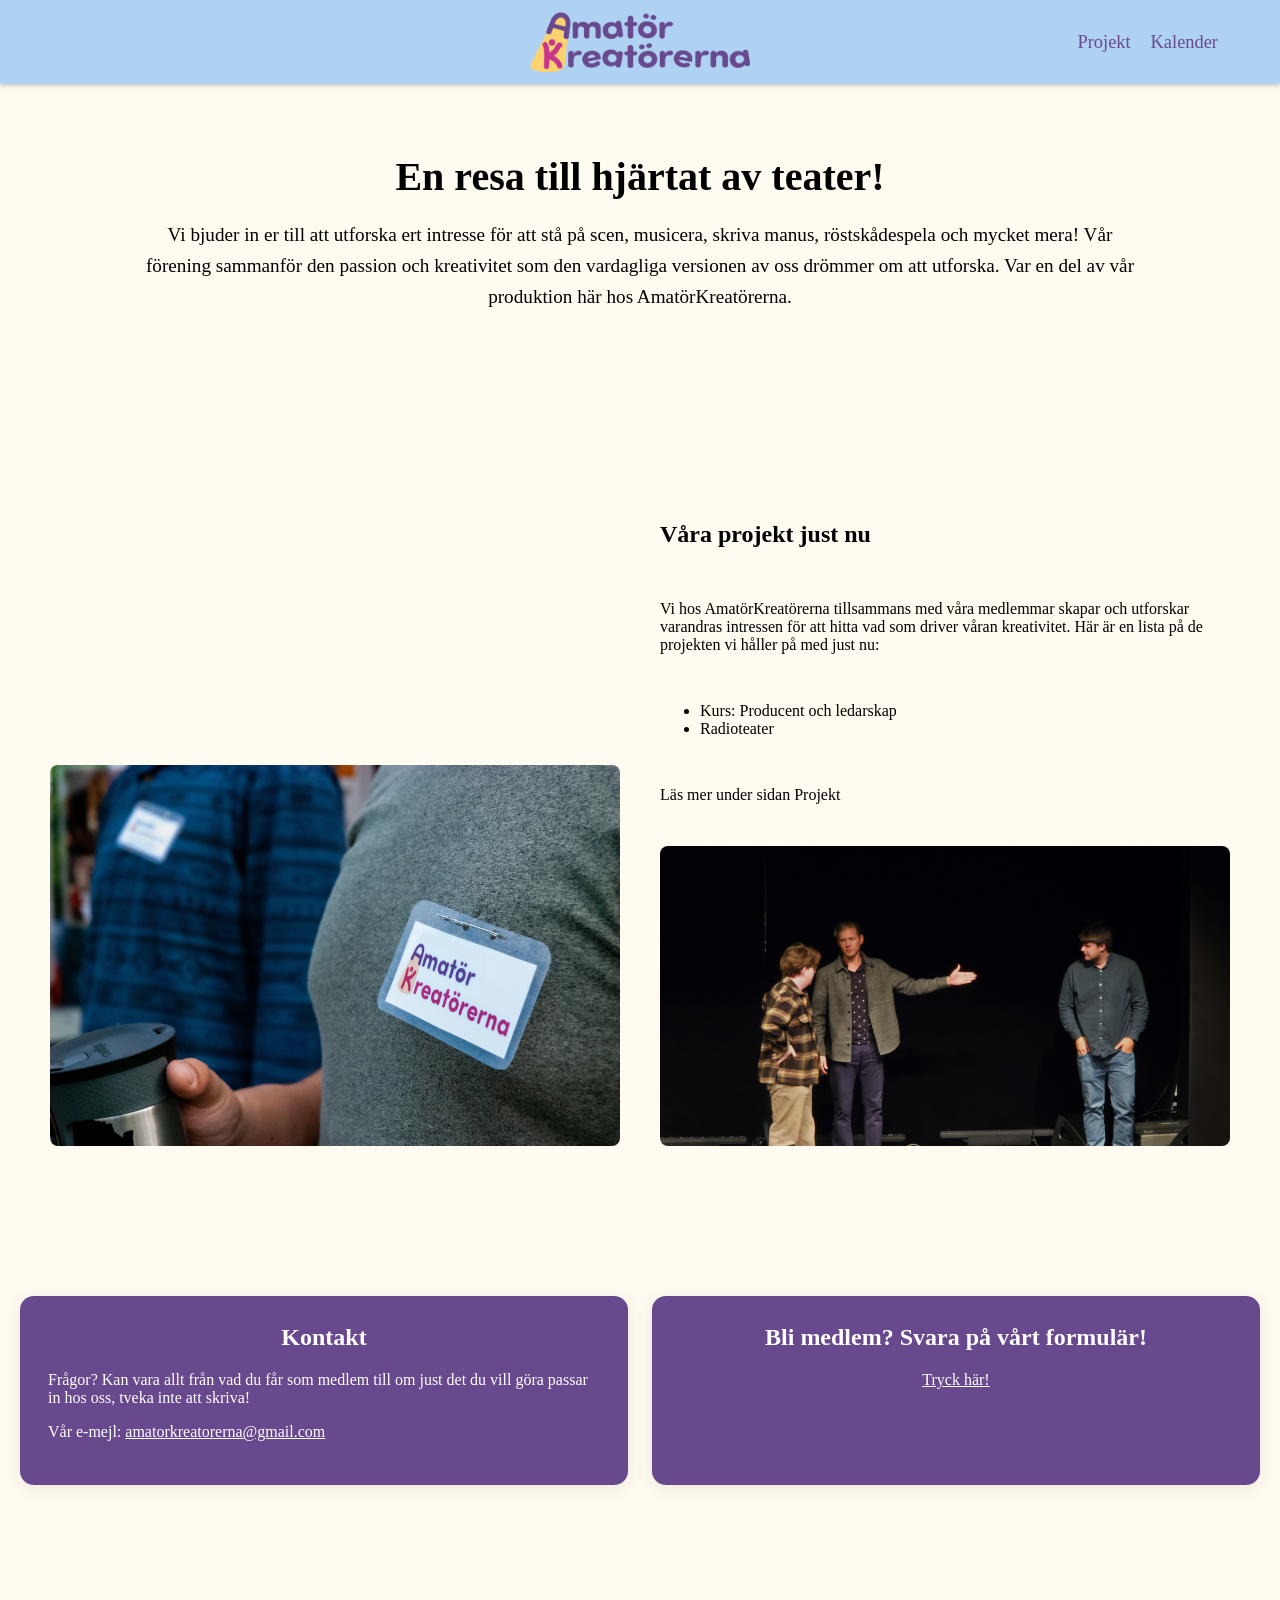
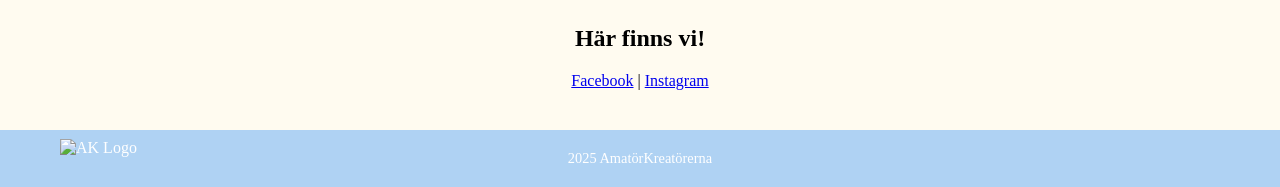
==== commit 2fa20a81: "Update index.html" ====
--- a/index.html
+++ b/index.html
@@ -67,9 +67,12 @@
         <a href="https://www.instagram.com/amatorkreatorerna/" target="_blank">Instagram</a>
     </section>
 
-    <footer class="site-footer">
-	    <img src="sv_logo_black.png" alt="Footer Logo" class="footer-logo">
-	    <p>2025 AmatörKreatörerna</p>
+	<footer class="site-footer">
+	    <div class="footer-inner">
+	        <img src="AK_footer_logo.png" alt="AK Logo" class="footer-logo">
+	
+	        <p class="footer-text">2025 AmatörKreatörerna</p>
+	    </div>
 	</footer>
 
     <script>
@@ -163,3 +166,4 @@
 
 
 
+
--- a/style.css
+++ b/style.css
@@ -1,7 +1,7 @@
 
         body {
             font-family: 'Georgia', serif;
-            background-color: #FFF3D1; /* General background colour */
+            background-color: #FFFBF0; /* General background colour */
             color: #000; /* Black */
             margin: 0;
             padding: 0;
@@ -194,7 +194,7 @@
         /* ================================= WELCOME ================================= */
 
         .welcome {
-            background-color: #FFF3D1; /* Light beige */
+            background-color: #FFFBF0; /* Light beige */
             align-items: center; /* centers items horizontally */
             justify-content: center; /* vertical centering if you have fixed height */
             text-align: center;
@@ -229,7 +229,7 @@
           display: grid;
           align-items: end;
           gap: 40px;
-          background-color: #FFF3D1;
+          background-color: #FFFBF0;
           padding: 50px;
           color: #000;
           grid-template-columns: 1fr 1fr; /* left and right halves */
@@ -416,7 +416,7 @@
 		
 		.day .date {
 		  font-weight: bold;
-		  color: #FFF3D1;
+		  color: #FFFBF0;
 		  font-size: 0.9rem;
 		  margin-bottom: 2px;
 		}
@@ -438,7 +438,7 @@
 		
 		.weekday-header div {
 		  padding: 4px 0;
-		  background-color: #FFF3D1; /* soft beige tone */
+		  background-color: #FFFBF0; /* soft beige tone */
 		  border-radius: 6px;
 		  box-shadow: 0 1px 2px rgba(0, 0, 0, 0.1);
 		}
@@ -576,13 +576,34 @@
 
         /* ================================= FOOTER ================================= */
 
-        footer {
-            background-color: #68498E; /*  */
-            color: #FFF;
-            text-align: center;
-            padding: 20px;
-            font-size: 0.9em;
-        }
+		.site-footer {
+		    background-color: #AFD2F3;
+		    color: #FFF;
+		    padding: 20px 0;
+		    position: relative;
+		    width: 100%;
+		}
+		
+		.footer-inner {
+		    max-width: 1200px;
+		    margin: 0 auto;
+		    position: relative; /* lets us absolutely position logo */
+		    text-align: center; /* centers the text */
+		}
+		
+		.footer-logo {
+		    position: absolute;
+		    left: 20px;
+		    top: 50%;
+		    transform: translateY(-50%);
+		    height: 40px;        /* adjust as needed */
+		}
+		
+		.footer-text {
+		    margin: 0;
+		    font-size: 0.9em;
+		}
+
 
         /* ================================= PHONE ACCESSIBILITY ================================= */
 
@@ -751,4 +772,12 @@
 		    max-width: 70vw;        /* never wider than viewport */
 			max-height: 80vh;
 		  }
-		}
+		  .footer-logo {
+		      height: 32px;
+		      left: 10px;
+		  }
+		
+		  .footer-text {
+		      font-size: 0.8em;
+		  }
+		}
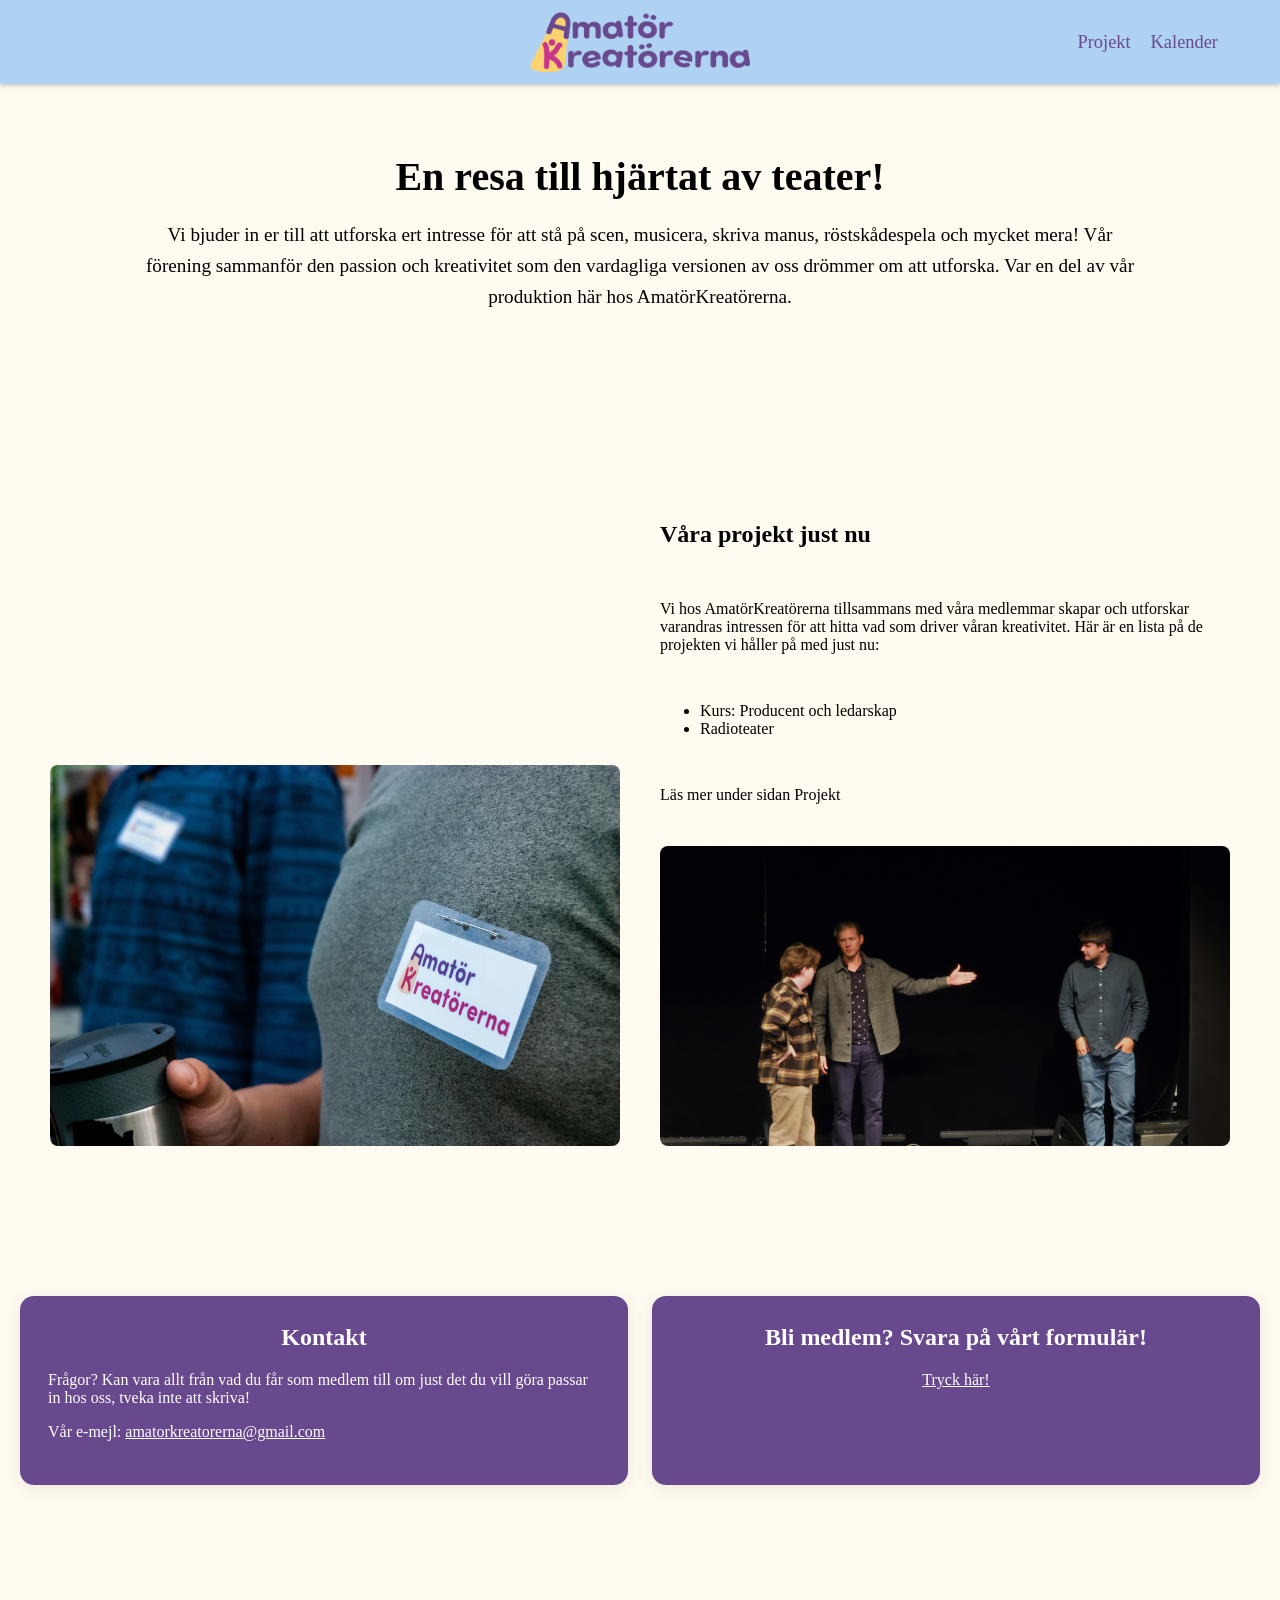
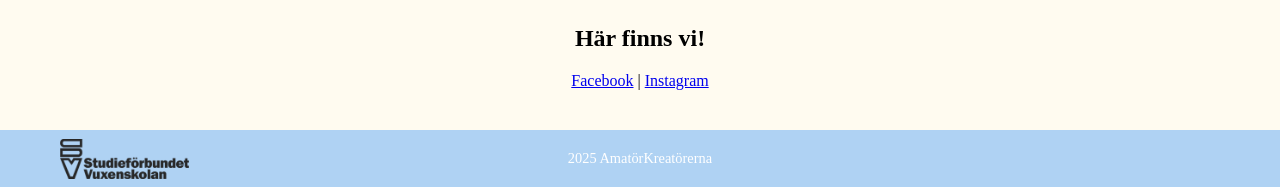
==== commit 5fae22b8: "Update index.html" ====
--- a/index.html
+++ b/index.html
@@ -69,7 +69,7 @@
 
 	<footer class="site-footer">
 	    <div class="footer-inner">
-	        <img src="AK_footer_logo.png" alt="AK Logo" class="footer-logo">
+	        <img src="sv_logo_black.png" alt="AK Logo" class="footer-logo">
 	
 	        <p class="footer-text">2025 AmatörKreatörerna</p>
 	    </div>
@@ -167,3 +167,4 @@
 
 
 
+
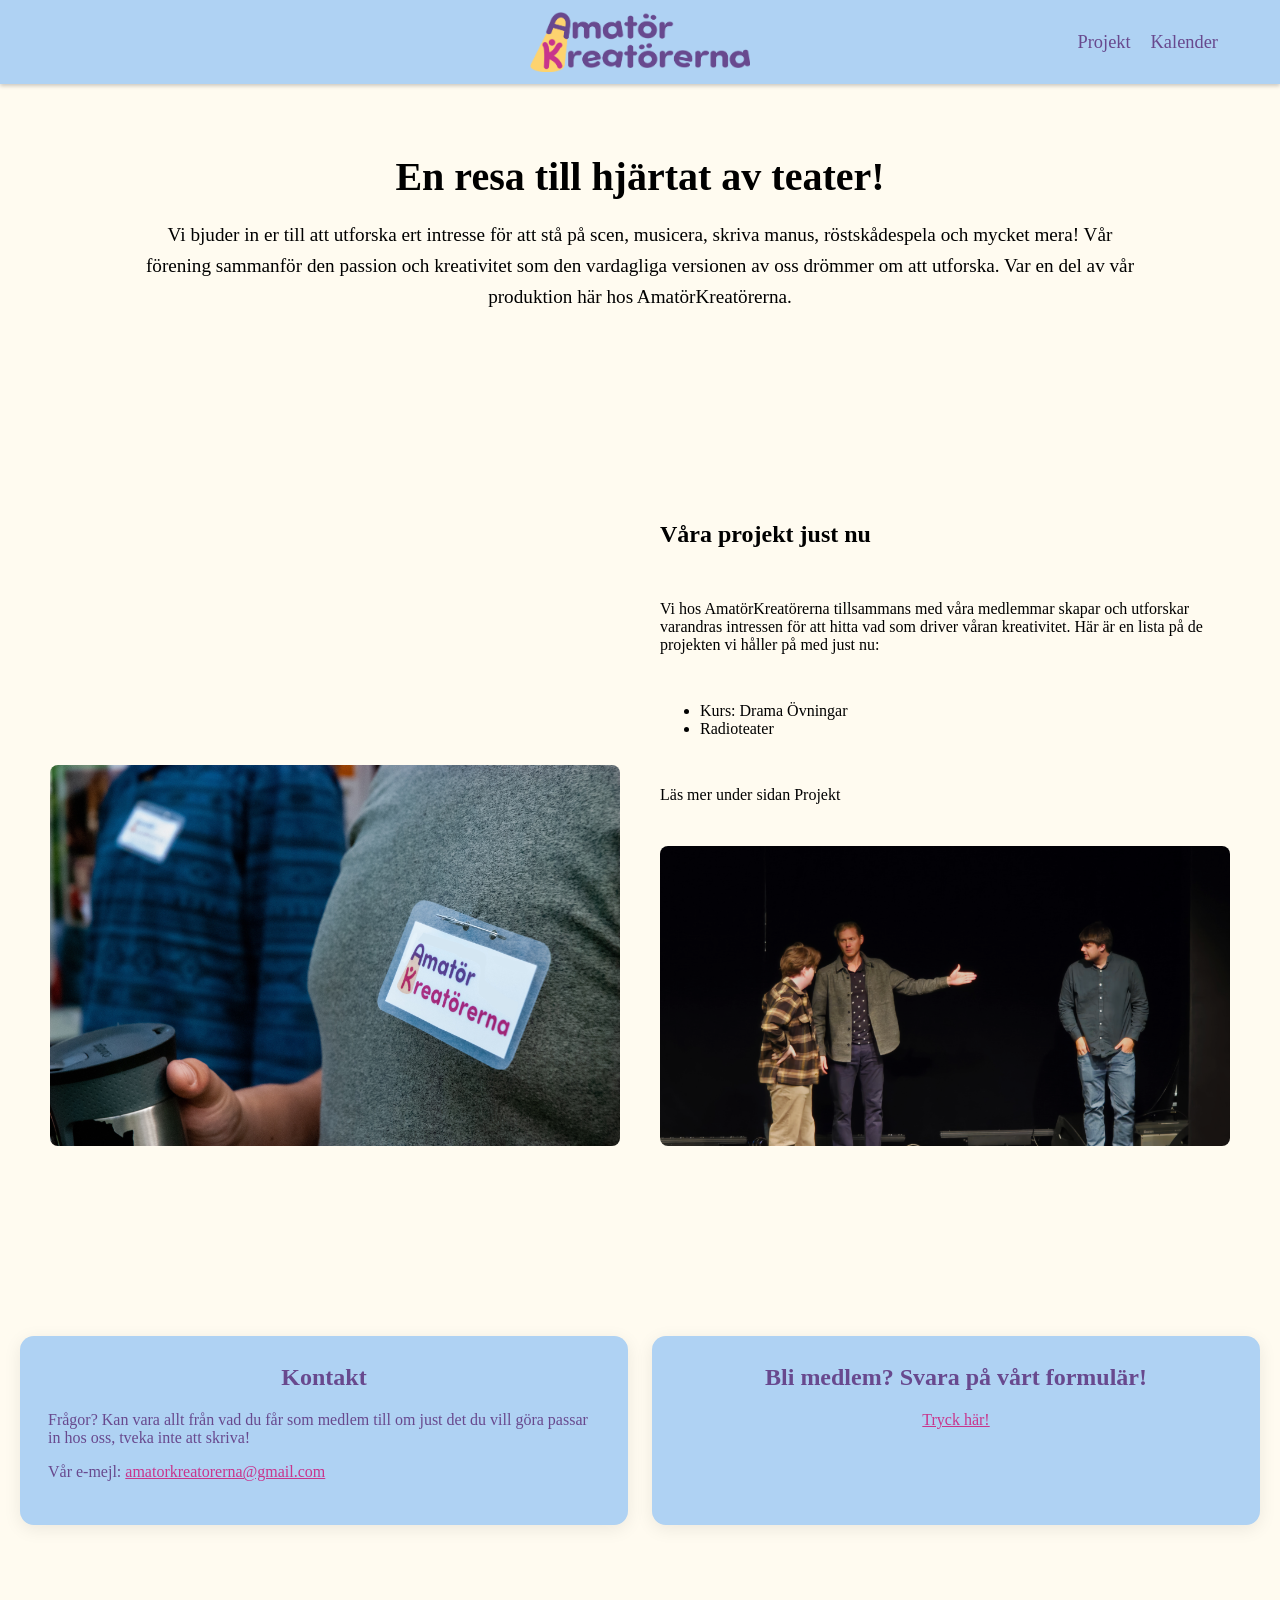
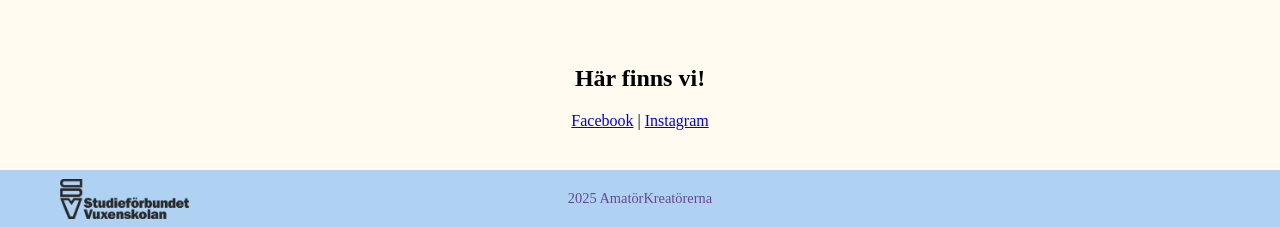
==== commit b194ed78: "Update index.html" ====
--- a/index.html
+++ b/index.html
@@ -38,7 +38,7 @@
               Vi hos AmatörKreatörerna tillsammans med våra medlemmar skapar och utforskar varandras intressen för att hitta vad som driver våran kreativitet. Här är en lista på de projekten vi håller på med just nu:
             </p>
             <ul>
-			  <li>Kurs: Producent och ledarskap</li>
+			  <li>Kurs: Drama Övningar</li>
               <li>Radioteater</li>
             </ul>
 			<p>Läs mer under sidan Projekt</p>
--- a/style.css
+++ b/style.css
@@ -14,6 +14,22 @@
 
 		.home-link:hover {
   			opacity: 0.9;            /* subtle feedback on hover */
+		}
+
+		html, body {
+		  height: 100%;
+		  margin: 0;
+		}
+		
+		body {
+		  display: flex;
+		  flex-direction: column;
+		  min-height: 100vh; /* full screen height */
+		}
+		
+		/* This is the key part */
+		main {
+		  flex: 1; /* takes up all remaining space */
 		}
 
         /* ================================= HEADER ================================= */
@@ -129,6 +145,7 @@
 
 		.intro h2 {
 			color: #000;
+			font-size: 2.5em;
 		}
 
 	    .project-page {
@@ -297,30 +314,30 @@
 
         /* Keep your brown/beige palette */
         .contact {
-          background: #68498E;     /* Lila 7678 C */
-          color: #FFF;          /* Grå vit */
+          background: #AFD2F3;     /* Lila 7678 C */
+          color: #68498E;          /* Grå vit */
         }
 
         .contact a {
-          color: #FFF;          /* Grå vit */
+          color: #C8358C;          /* Grå vit */
         }
         
         .joinus {
-          background: #68498E;     /* Lila 7678 C */
-          color: #FFF;          /* Grå vit */
+          background: #AFD2F3;     /* Lila 7678 C */
+          color: #68498E;          /* Grå vit */
           text-align: center;
           align-items: center;
         }
 
 		.joinus a {
-          color: #FFF;          /* Grå vit */
+          color: #C8358C;          /* Grå vit */
         }
 
         /* Optional: unified heading style inside pair */
         .info-pair h2 {
           margin-top: 0;
           text-align: center;
-          color: #FFF;
+          color: #68498E;
         }
 
         /* Simple button style */
@@ -328,10 +345,15 @@
           display: inline-block;
           padding: 10px 16px;
           border-radius: 999px;
-          background: #68498E; /* light brown */
-          color: #FFF;
+          background: #AFD2F3; /* Blue */
+          color: #68498E;
           text-decoration: none;
         }
+
+		.btn:hover {
+		    background-color: #FDD26E;
+		    transform: scale(1.03);
+		}
 
         /* ========================================================================= */
         /* ===== CALENDAR                                             CALENDAR ===== */
@@ -377,7 +399,7 @@
 		}
 		
 		.calendar-nav button:hover {
-		  background-color: #8D6E63;
+		  background-color: #FDD26E;
 		}
 		
 		/* === CALENDAR GRID === */
@@ -410,7 +432,7 @@
 		}
 		
 		.day:hover {
-		  background-color: #8D6E63;
+		  background-color: #FDD26E;
 		  transform: scale(1.03);
 		}
 		
@@ -578,7 +600,7 @@
 
 		.site-footer {
 		    background-color: #AFD2F3;
-		    color: #FFF;
+		    color: #68498E;
 		    padding: 20px 0;
 		    position: relative;
 		    width: 100%;
@@ -717,14 +739,20 @@
 		    width: 95%;            /* smaller images on small screens */
 		    height: 95%;
 		  }
+
+		/* Hover effect for BOTH images */
+		  .project-images img:hover {
+		  	transform: scale(1.00);
+		  	z-index: 5;	  
+		  }
 		
 		  /* Keep the overlap but subtler */
 		  .project-images .img-left {
-		    transform: translate(-4%, -4%);
+		    transform: translate(-10%, -10%);
 		  }
 		
 		  .project-images .img-right {
-		    transform: translate(4%, 4%);
+		    transform: translate(10%, 10%);
 		  }
 		
 		  /* CALENDAR SECTION */
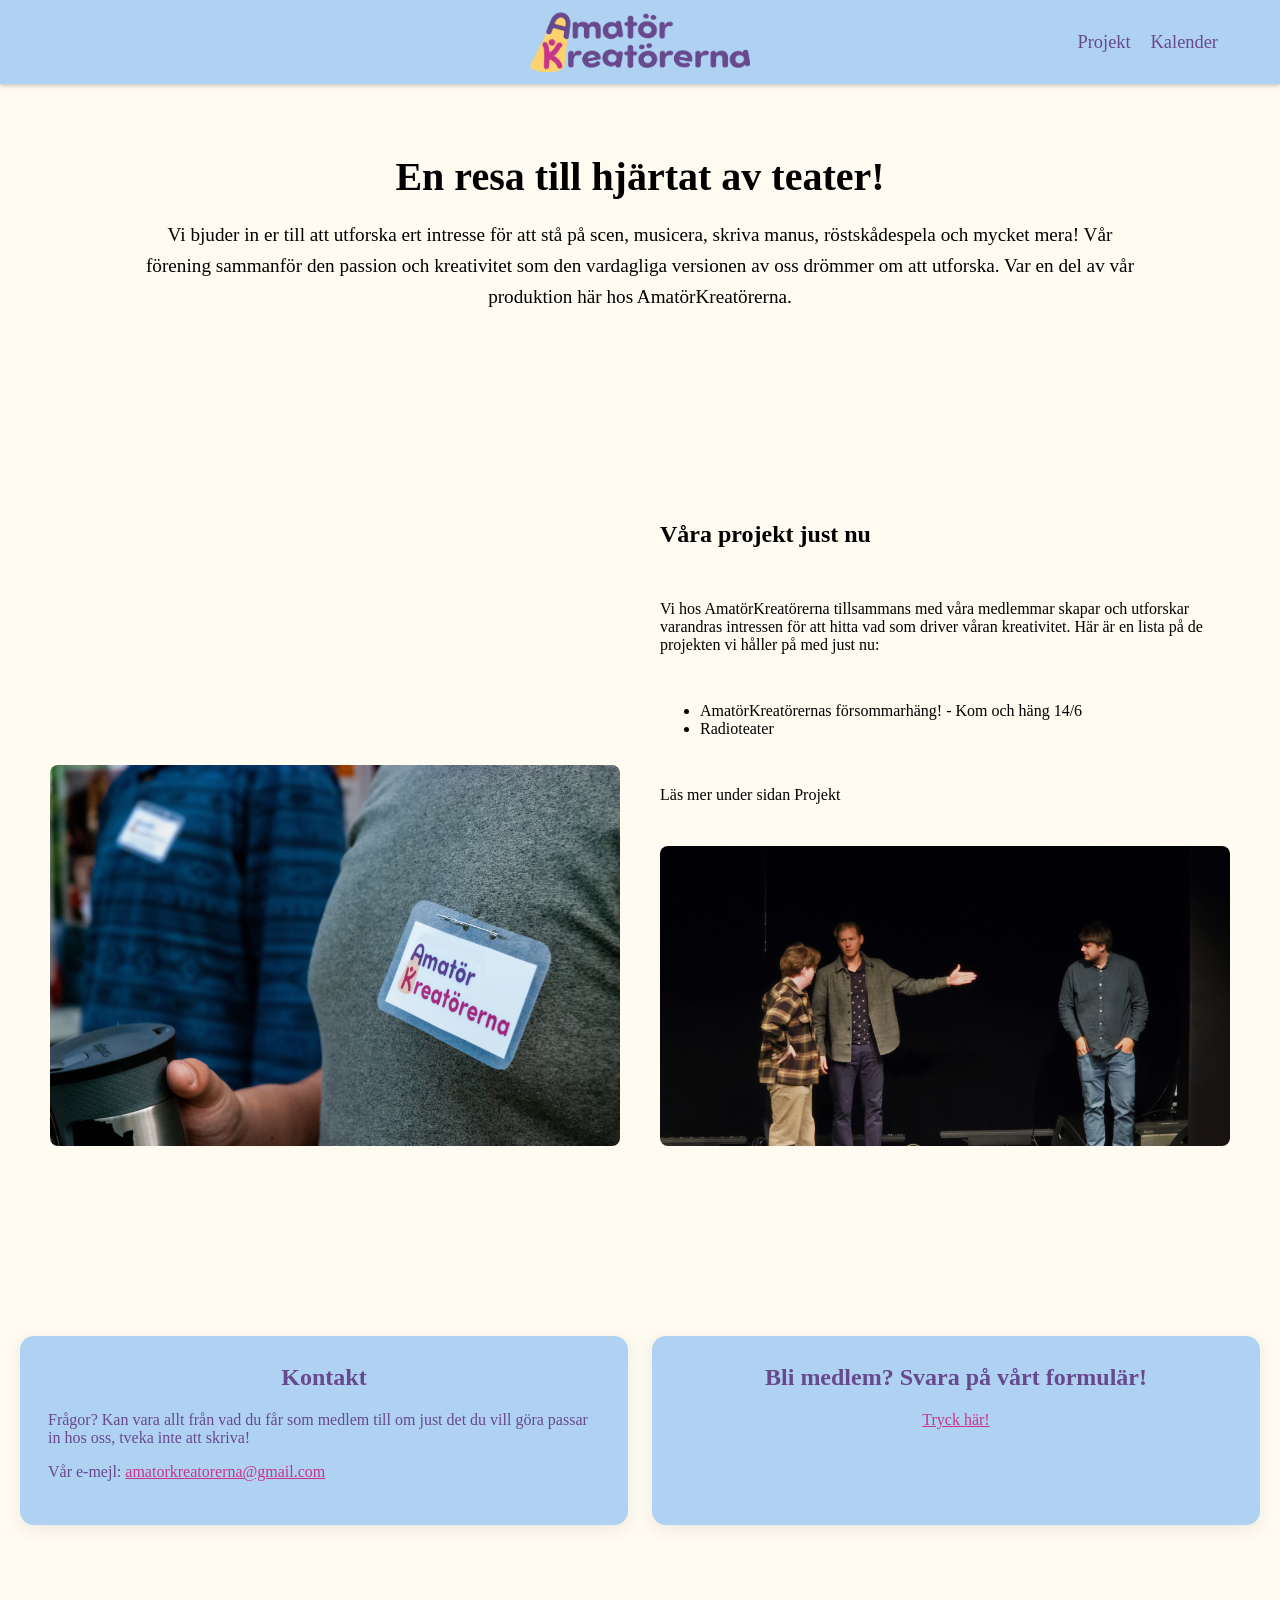
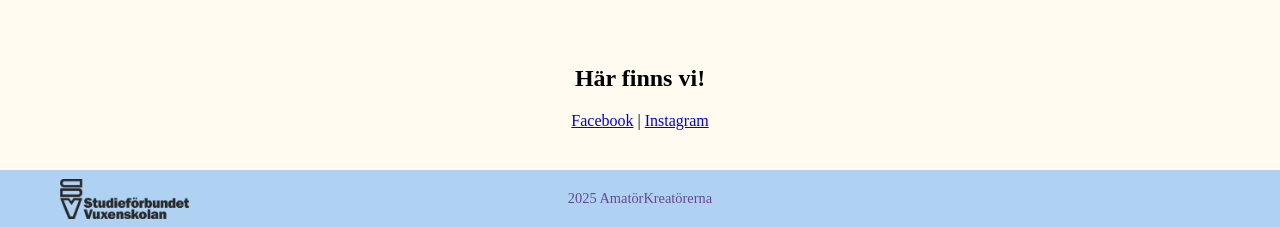
==== commit 65a3098c: "Update index.html" ====
--- a/index.html
+++ b/index.html
@@ -38,7 +38,7 @@
               Vi hos AmatörKreatörerna tillsammans med våra medlemmar skapar och utforskar varandras intressen för att hitta vad som driver våran kreativitet. Här är en lista på de projekten vi håller på med just nu:
             </p>
             <ul>
-			  <li>Kurs: Drama Övningar</li>
+			  <li>AmatörKreatörernas försommarhäng! - Kom och häng 14/6</li>
               <li>Radioteater</li>
             </ul>
 			<p>Läs mer under sidan Projekt</p>
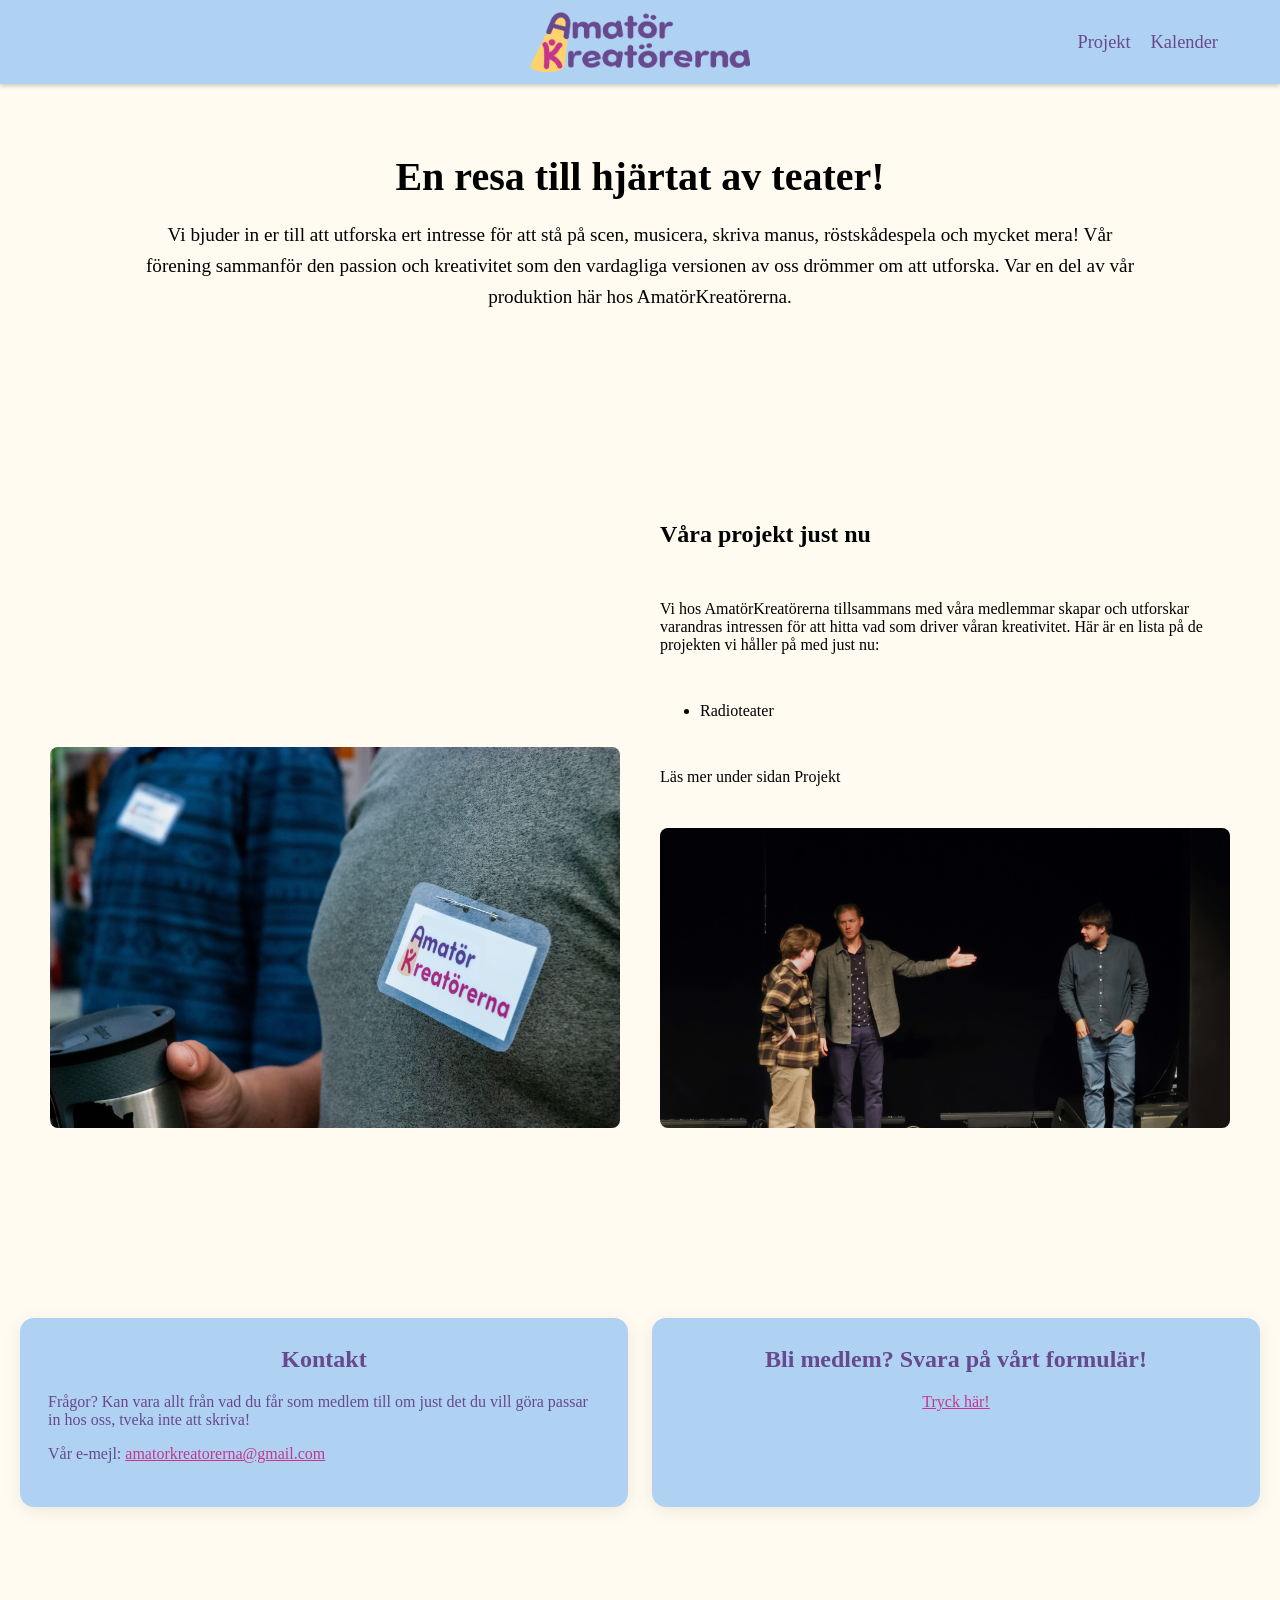
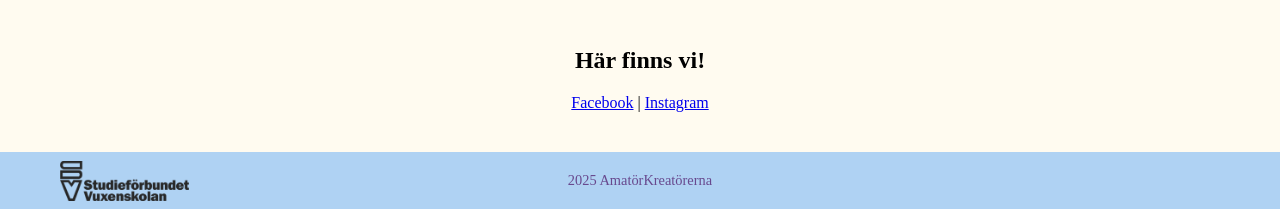
==== commit 4513f083: "Update index.html" ====
--- a/index.html
+++ b/index.html
@@ -38,7 +38,6 @@
               Vi hos AmatörKreatörerna tillsammans med våra medlemmar skapar och utforskar varandras intressen för att hitta vad som driver våran kreativitet. Här är en lista på de projekten vi håller på med just nu:
             </p>
             <ul>
-			  <li>AmatörKreatörernas försommarhäng! - Kom och häng 14/6</li>
               <li>Radioteater</li>
             </ul>
 			<p>Läs mer under sidan Projekt</p>
